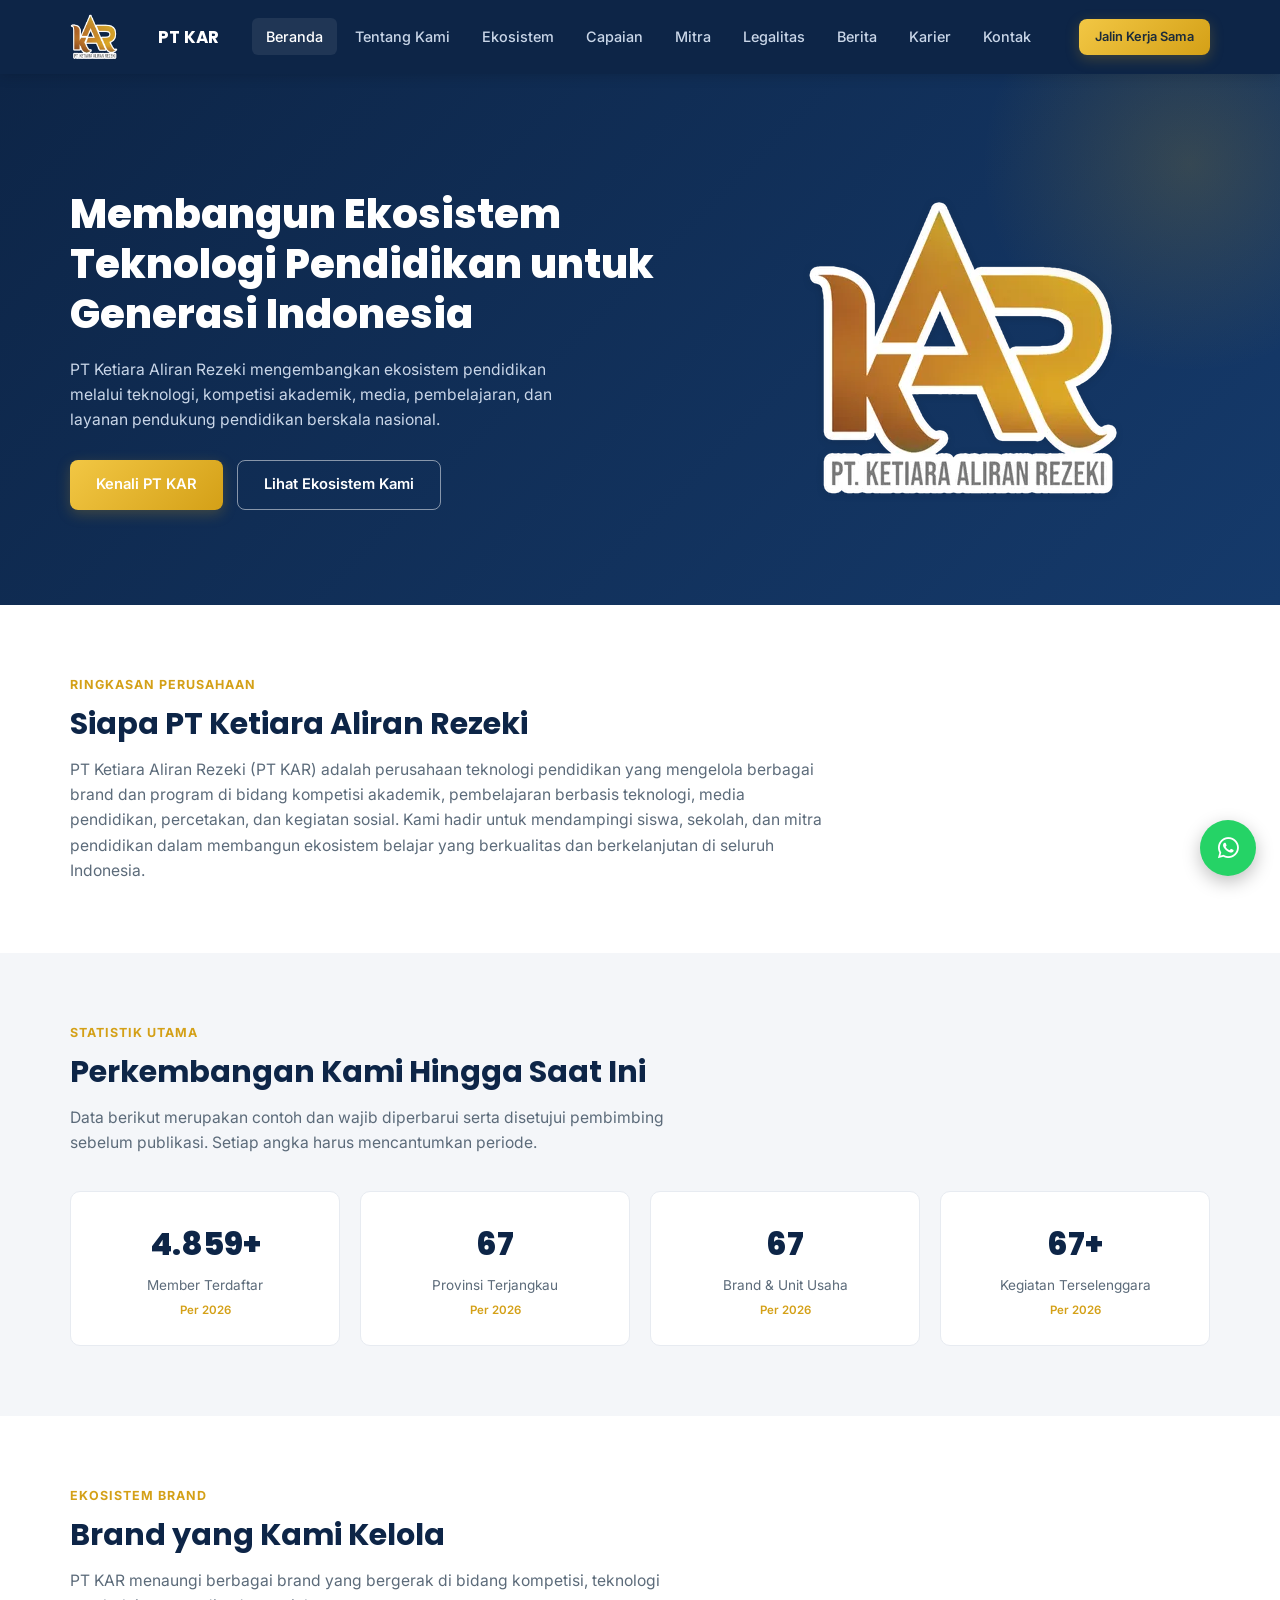
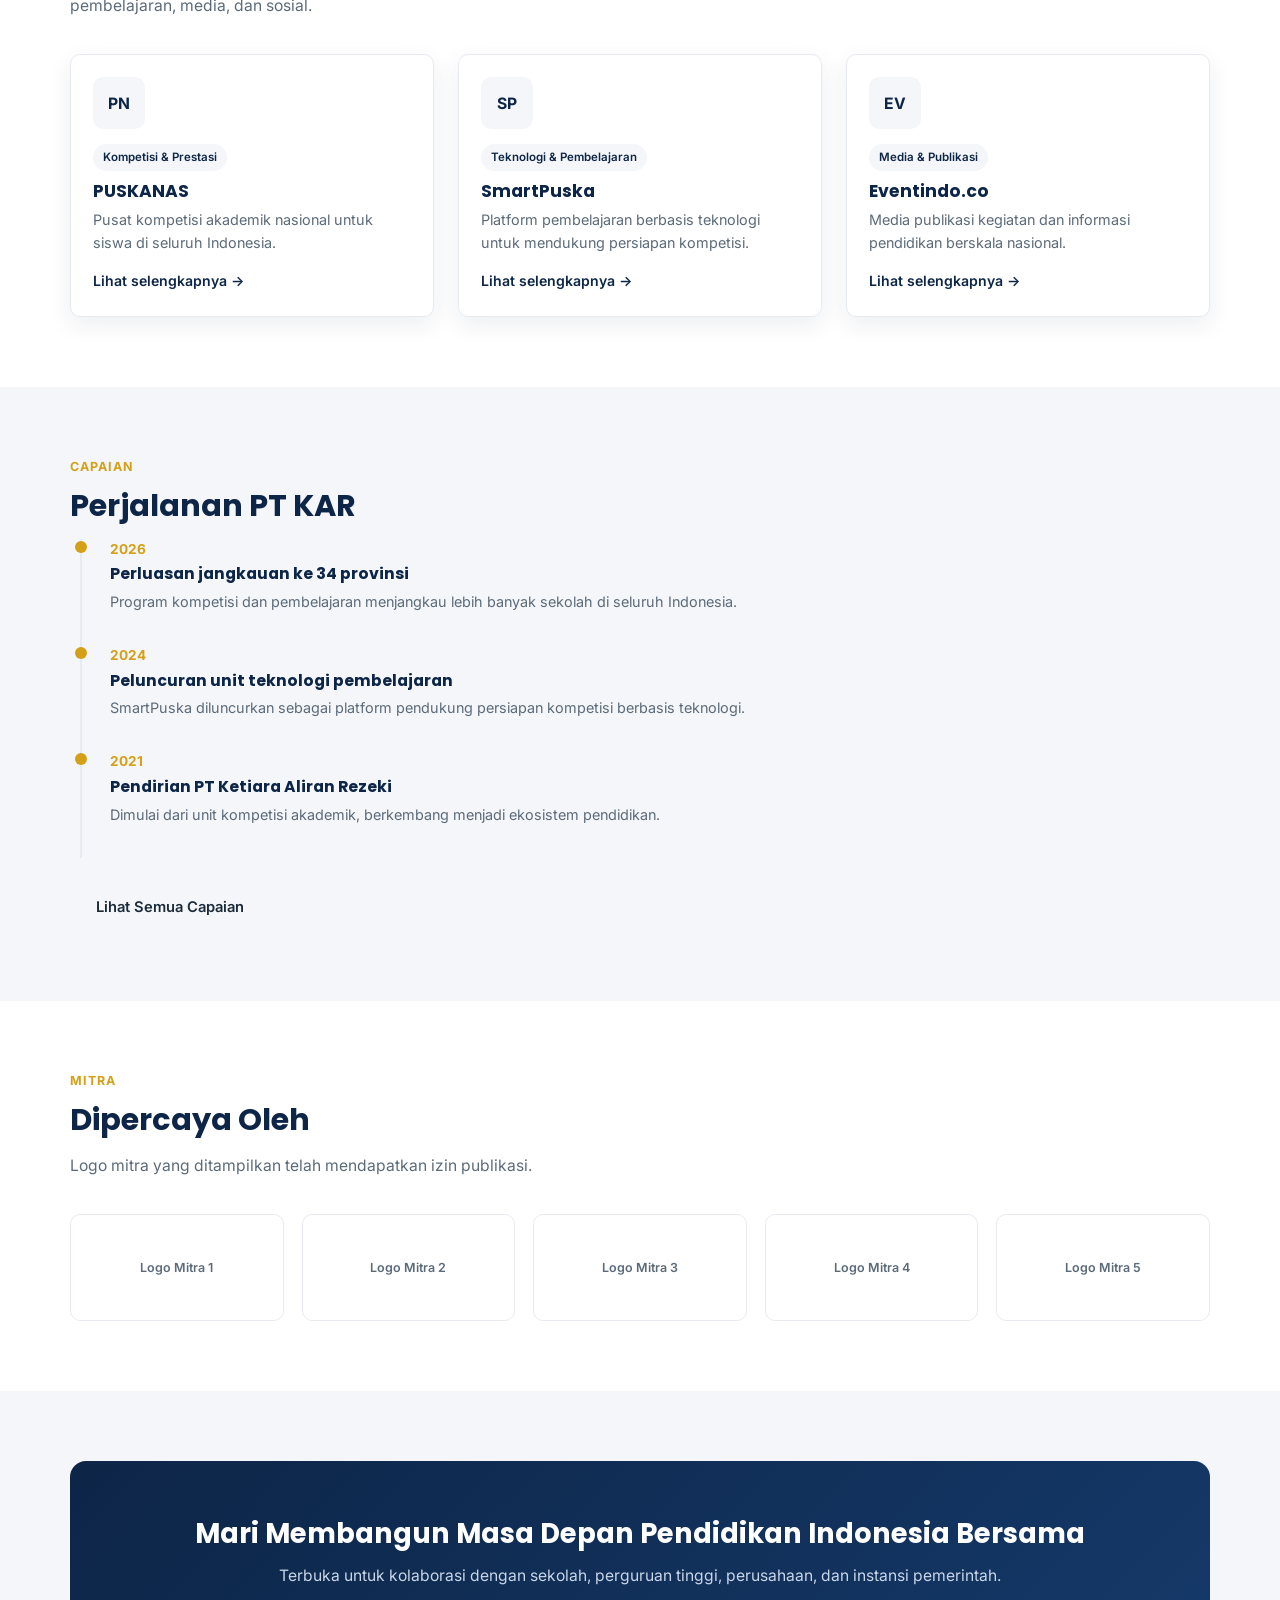
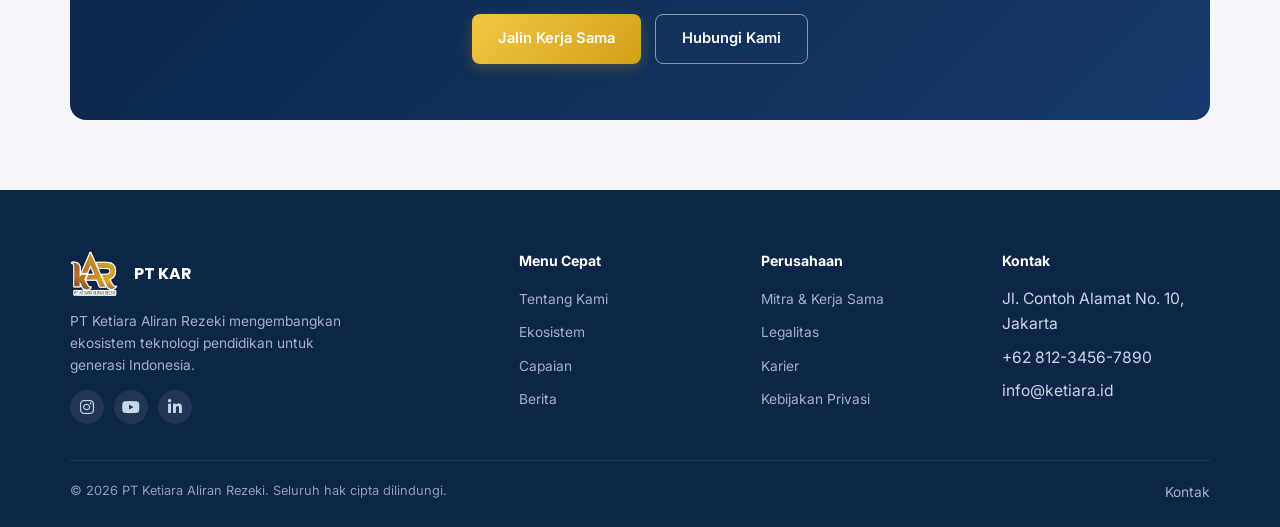
==== index.html @ 5918e3b5 "Add files via upload" ====
<!DOCTYPE html>
<html lang="id">
<head>
<meta charset="UTF-8">
<meta name="viewport" content="width=device-width, initial-scale=1.0">
<title>PT Ketiara Aliran Rezeki | Ekosistem Teknologi Pendidikan Indonesia</title>
<meta name="description" content="PT Ketiara Aliran Rezeki (PT KAR) mengembangkan ekosistem teknologi pendidikan melalui kompetisi akademik, media, pembelajaran, dan layanan pendukung pendidikan berskala nasional.">
<link rel="icon" href="assets/icons/logo.webp" type="image/svg+xml">
<meta property="og:title" content="PT Ketiara Aliran Rezeki">
<meta property="og:description" content="Membangun ekosistem teknologi pendidikan untuk generasi Indonesia.">
<meta property="og:type" content="website">
<link rel="stylesheet" href="assets/css/style.css">
</head>
<body>

<header class="header">
  <div class="container nav">
    <img src="assets/icons/logo.webp" alt="logo" class="logo-img"><a href="index.html" class="brand">PT KAR</a>
    <ul class="nav-menu">
      <li><a href="index.html" class="active">Beranda</a></li>
      <li><a href="pages/tentang.html">Tentang Kami</a></li>
      <li><a href="pages/ekosistem.html">Ekosistem</a></li>
      <li><a href="pages/capaian.html">Capaian</a></li>
      <li><a href="pages/mitra.html">Mitra</a></li>
      <li><a href="pages/legalitas.html">Legalitas</a></li>
      <li><a href="pages/berita/index.html">Berita</a></li>
      <li><a href="pages/karier.html">Karier</a></li>
      <li><a href="pages/kontak.html">Kontak</a></li>
    </ul>
    <div class="nav-actions">
      <a href="pages/mitra.html" class="btn btn-primary">Jalin Kerja Sama</a>
      <button class="hamburger" aria-label="Menu"><span></span><span></span><span></span></button>
    </div>
  </div>
</header>

<section class="hero">
  <div class="container hero-grid">
    <div>
      <h1>Membangun Ekosistem Teknologi Pendidikan untuk Generasi Indonesia</h1>
      <p>PT Ketiara Aliran Rezeki mengembangkan ekosistem pendidikan melalui teknologi, kompetisi akademik, media, pembelajaran, dan layanan pendukung pendidikan berskala nasional.</p>
      <div class="hero-actions">
        <a href="pages/tentang.html" class="btn btn-primary">Kenali PT KAR</a>
        <a href="pages/ekosistem.html" class="btn btn-outline">Lihat Ekosistem Kami</a>
      </div>
    </div>
    <div class="hero-visual"><img src="assets/icons/logo.webp" alt="logo"></div>
  </div>
</section>

<section class="section" id="tentang">
  <div class="container">
    <span class="eyebrow">Ringkasan Perusahaan</span>
    <h2 class="section-title">Siapa PT Ketiara Aliran Rezeki</h2>
    <p style="max-width:760px;color:var(--muted)">
      PT Ketiara Aliran Rezeki (PT KAR) adalah perusahaan teknologi pendidikan yang mengelola berbagai brand dan program
      di bidang kompetisi akademik, pembelajaran berbasis teknologi, media pendidikan, percetakan, dan kegiatan sosial.
      Kami hadir untuk mendampingi siswa, sekolah, dan mitra pendidikan dalam membangun ekosistem belajar yang
      berkualitas dan berkelanjutan di seluruh Indonesia.
    </p>
  </div>
</section>

<section class="section section-alt" id="statistik">
  <div class="container">
    <span class="eyebrow">Statistik Utama</span>
    <h2 class="section-title">Perkembangan Kami Hingga Saat Ini</h2>
    <p class="section-desc">Data berikut merupakan contoh dan wajib diperbarui serta disetujui pembimbing sebelum publikasi. Setiap angka harus mencantumkan periode.</p>
    <div class="stats-grid">
      <div class="stat-card">
        <div class="stat-num" data-count="6767" data-suffix="+">0</div>
        <div class="stat-label">Member Terdaftar</div>
        <div class="stat-period">Per 2026</div>
      </div>
      <div class="stat-card">
        <div class="stat-num" data-count="67">0</div>
        <div class="stat-label">Provinsi Terjangkau</div>
        <div class="stat-period">Per 2026</div>
      </div>
      <div class="stat-card">
        <div class="stat-num" data-count="67">0</div>
        <div class="stat-label">Brand & Unit Usaha</div>
        <div class="stat-period">Per 2026</div>
      </div>
      <div class="stat-card">
        <div class="stat-num" data-count="67" data-suffix="+">0</div>
        <div class="stat-label">Kegiatan Terselenggara</div>
        <div class="stat-period">Per 2026</div>
      </div>
    </div>
  </div>
</section>

<section class="section" id="ekosistem">
  <div class="container">
    <span class="eyebrow">Ekosistem Brand</span>
    <h2 class="section-title">Brand yang Kami Kelola</h2>
    <p class="section-desc">PT KAR menaungi berbagai brand yang bergerak di bidang kompetisi, teknologi pembelajaran, media, dan sosial.</p>
    <div class="grid-3">
      <div class="card">
        <div class="card-body">
          <div class="card-logo">PN</div>
          <span class="tag">Kompetisi & Prestasi</span>
          <h3>PUSKANAS</h3>
          <p>Pusat kompetisi akademik nasional untuk siswa di seluruh Indonesia.</p>
          <a href="pages/ekosistem.html" class="card-link">Lihat selengkapnya →</a>
        </div>
      </div>
      <div class="card">
        <div class="card-body">
          <div class="card-logo">SP</div>
          <span class="tag">Teknologi & Pembelajaran</span>
          <h3>SmartPuska</h3>
          <p>Platform pembelajaran berbasis teknologi untuk mendukung persiapan kompetisi.</p>
          <a href="pages/ekosistem.html" class="card-link">Lihat selengkapnya →</a>
        </div>
      </div>
      <div class="card">
        <div class="card-body">
          <div class="card-logo">EV</div>
          <span class="tag">Media & Publikasi</span>
          <h3>Eventindo.co</h3>
          <p>Media publikasi kegiatan dan informasi pendidikan berskala nasional.</p>
          <a href="pages/ekosistem.html" class="card-link">Lihat selengkapnya →</a>
        </div>
      </div>
    </div>
  </div>
</section>

<section class="section section-alt" id="capaian">
  <div class="container">
    <span class="eyebrow">Capaian</span>
    <h2 class="section-title">Perjalanan PT KAR</h2>
    <div class="timeline">
      <div class="timeline-item">
        <div class="timeline-year">2026</div>
        <h4>Perluasan jangkauan ke 34 provinsi</h4>
        <p>Program kompetisi dan pembelajaran menjangkau lebih banyak sekolah di seluruh Indonesia.</p>
      </div>
      <div class="timeline-item">
        <div class="timeline-year">2024</div>
        <h4>Peluncuran unit teknologi pembelajaran</h4>
        <p>SmartPuska diluncurkan sebagai platform pendukung persiapan kompetisi berbasis teknologi.</p>
      </div>
      <div class="timeline-item">
        <div class="timeline-year">2021</div>
        <h4>Pendirian PT Ketiara Aliran Rezeki</h4>
        <p>Dimulai dari unit kompetisi akademik, berkembang menjadi ekosistem pendidikan.</p>
      </div>
    </div>
    <div style="margin-top:26px"><a href="pages/capaian.html" class="btn btn-outline-navy">Lihat Semua Capaian</a></div>
  </div>
</section>

<section class="section" id="mitra">
  <div class="container">
    <span class="eyebrow">Mitra</span>
    <h2 class="section-title">Dipercaya Oleh</h2>
    <p class="section-desc">Logo mitra yang ditampilkan telah mendapatkan izin publikasi.</p>
    <div class="logo-grid">
      <div class="logo-box">Logo Mitra 1</div>
      <div class="logo-box">Logo Mitra 2</div>
      <div class="logo-box">Logo Mitra 3</div>
      <div class="logo-box">Logo Mitra 4</div>
      <div class="logo-box">Logo Mitra 5</div>
    </div>
  </div>
</section>

<section class="section section-alt">
  <div class="container">
    <div class="cta">
      <h2>Mari Membangun Masa Depan Pendidikan Indonesia Bersama</h2>
      <p>Terbuka untuk kolaborasi dengan sekolah, perguruan tinggi, perusahaan, dan instansi pemerintah.</p>
      <div class="cta-actions">
        <a href="pages/mitra.html" class="btn btn-primary">Jalin Kerja Sama</a>
        <a href="pages/kontak.html" class="btn btn-outline">Hubungi Kami</a>
      </div>
    </div>
  </div>
</section>

<footer>
  <div class="container">
    <div class="footer-grid">
      <div>
        <div class="footer-brand"><span><img src="assets/icons/logo.webp" alt="logo" class="logo-img"></span> PT KAR</div>
        <p class="footer-desc">PT Ketiara Aliran Rezeki mengembangkan ekosistem teknologi pendidikan untuk generasi Indonesia.</p>
        <div class="social-row">
          <a href="https://www.instagram.com/lifeatkar?utm_source=ig_web_button_share_sheet&igsh=ZDNlZDc0MzIxNw==" aria-label="Instagram"><i class="fa-brands fa-instagram"></i></a>
          <a href="#" aria-label="YouTube"><i class="fa-brands fa-youtube"></i></a>
          <a href="#" aria-label="LinkedIn"><i class="fa-brands fa-linkedin-in"></i></a>
        </div>
      </div>
      <div>
        <h5>Menu Cepat</h5>
        <ul>
          <li><a href="pages/tentang.html">Tentang Kami</a></li>
          <li><a href="pages/ekosistem.html">Ekosistem</a></li>
          <li><a href="pages/capaian.html">Capaian</a></li>
          <li><a href="pages/berita/index.html">Berita</a></li>
        </ul>
      </div>
      <div>
        <h5>Perusahaan</h5>
        <ul>
          <li><a href="pages/mitra.html">Mitra & Kerja Sama</a></li>
          <li><a href="pages/legalitas.html">Legalitas</a></li>
          <li><a href="pages/karier.html">Karier</a></li>
          <li><a href="#">Kebijakan Privasi</a></li>
        </ul>
      </div>
      <div>
        <h5>Kontak</h5>
        <ul>
          <li>Jl. Contoh Alamat No. 10, Jakarta</li>
          <li>+62 812-3456-7890</li>
          <li>info@ketiara.id</li>
        </ul>
      </div>
    </div>
    <div class="footer-bottom">
      <span>&copy; 2026 PT Ketiara Aliran Rezeki. Seluruh hak cipta dilindungi.</span>
      <a href="pages/kontak.html">Kontak</a>
    </div>
  </div>
</footer>

<a href="https://wa.me/6281234567890" class="wa-float" target="_blank" aria-label="Chat WhatsApp"><i class="fa-brands fa-whatsapp"></i></a>
<button class="back-top" aria-label="Kembali ke atas">↑</button>
<script src="assets/js/script.js"></script>
</body>
</html>
---- assets/css/style.css ----
@import url('https://fonts.googleapis.com/css2?family=Poppins:wght@400;500;600;700;800&family=Inter:wght@400;500;600&display=swap');
@import url('https://cdnjs.cloudflare.com/ajax/libs/font-awesome/6.5.1/css/all.min.css');

:root {    
  --navy:#0d2547;    
  --navy-2:#153a6b;    
  --gold:#d4a017;    
  --gold-light:#f2c744;
  --orange: #E8871E;
  --white:#ffffff;
  --gray:#f4f6f9;
  --gray-2:#e7ebf1;
  --text:#1c2b3a;
  --muted:#5c6b7a;
  --radius:10px;
  --shadow:0 8px 24px rgba(13,37,71,0.08);
  --maxw:1180px;
}

*,*::before,*::after {
    box-sizing:border-box;
    margin:0;
    padding:0
}

html {
    scroll-behavior:smooth;
    scroll-padding-top:80px
}

body {
    font-family:'Inter',sans-serif;
    color:var(--text);
    background:var(--white);
    line-height:1.6;
    font-size:0.98rem
}

h1,h2,h3,h4 {
    font-family:'Poppins',sans-serif;
    color:var(--navy);
    line-height:1.25
}

a {
    color:inherit
}

img {
    max-width:100%;
    display:block
}

.container {
    max-width:var(--maxw);
    margin:0 auto;
    padding:0 20px
}

.section {
    padding:70px 0
}

.section-alt {
    background:var(--gray)
}

.eyebrow {
    color:var(--gold);
    font-weight:700;
    letter-spacing:.08em;
    text-transform:uppercase;
    font-size:.78rem;
    margin-bottom:10px;
    display:block
}

.section-title {
    font-size:1.9rem;
    font-weight:700;
    margin-bottom:14px
}

.section-desc {
    color:var(--muted);
    max-width:640px;
    margin-bottom:36px
}


/* Buttons */
.btn{
  display:inline-flex;
  align-items:center;
  gap:8px;
  padding:12px 26px;
  border-radius:8px;
  font-weight:600;
  font-size:.92rem;
  text-decoration:none;
  border:none;
  cursor:pointer;
  position:relative;
  overflow:hidden;
  transition:transform .25s ease, box-shadow .25s ease, background .25s ease;
}
.btn-primary{
  background:linear-gradient(135deg, var(--gold-light), var(--gold));
  color:var(--navy-dark);
  box-shadow:0 4px 14px rgba(212,160,23,.25);
}
.btn-primary:hover{
  background:linear-gradient(135deg, var(--orange), var(--gold));
  color:var(--white);
  transform:translateY(-3px);
  box-shadow:0 12px 24px rgba(212,160,23,.4);
}
.btn-primary:active{
  transform:translateY(-1px) scale(.97);
  box-shadow:0 4px 10px rgba(212,160,23,.3);
}
.btn-outline{
  background:transparent;
  color:var(--white);
  border:1.5px solid rgba(255,255,255,.5);
}
.btn-outline:hover{
  background:rgba(255,255,255,.1);
  border-color:var(--gold-light);
  color:var(--gold-light);
  transform:translateY(-3px);
}
/* ripple-ish shine sweep on hover */
.btn::before{
  content:"";
  position:absolute;
  top:0; left:-75%;
  width:50%; height:100%;
  background:linear-gradient(120deg, transparent, rgba(255,255,255,.55), transparent);
  transform:skewX(-20deg);
  transition:left .6s ease;
}
.btn:hover::before{
  left:130%;
}

/* Header */
.header {
    position:sticky;
    top:0;
    z-index:200;
    background:var(--navy);
    box-shadow:0 2px 12px rgba(0,0,0,.15)
}

.nav {
    display:flex;
    align-items:center;
    justify-content:space-between;
    height:74px;
    gap:20px
}

.nav-actions .btn-primary {
    
  padding: 8px 16px;
    
  font-size: 0.8rem;
    

}

.brand {
    display:flex;
    align-items:center;
    gap:10px;
    text-decoration:none;
    color:var(--white);
    font-weight:700;
    font-family:'Poppins',sans-serif;
    font-size:1.05rem
}

.nav-menu {
    display:flex;
    align-items:center;
    gap:4px;
    list-style:none
}

.nav-menu a {
    padding:10px 14px;
    border-radius:6px;
    color:#c9d6e8;
    text-decoration:none;
    font-size:.9rem;
    font-weight:500;
    transition:.2s
}

.nav-menu a:hover,.nav-menu a.active {
    color:var(--white);
    background:rgba(255,255,255,.08)
}

.nav-actions {
    display:flex;
    align-items:center;
    gap:14px
}

.logo-img {
  width:48px;
  height:48px;
  object-fit:contain;    
  margin-right:6px;
}

.hamburger {
    display:none;
    background:none;
    border:none;
    cursor:pointer;
    width:32px;
    height:24px;
    position:relative
}

.hamburger span {
    position:absolute;
    left:0;
    width:100%;
    height:2px;
    background:var(--white);
    transition:.25s
}

.hamburger span:nth-child(1) {
    top:0
}

.hamburger span:nth-child(2) {
    top:11px
}

.hamburger span:nth-child(3) {
    top:22px
}

.hamburger.open span:nth-child(1) {
    transform:translateY(11px) rotate(45deg)
}

.hamburger.open span:nth-child(2) {
    opacity:0
}

.hamburger.open span:nth-child(3) {
    transform:translateY(-11px) rotate(-45deg)
}

/* Hero */
.hero {
    background:linear-gradient(135deg,var(--navy),var(--navy-2));
    color:var(--white);
    padding:90px 0 70px;
    position:relative;
    overflow:hidden
}

.hero::after {
    content:"";
    position:absolute;
    right:-120px;
    top:-120px;
    width:420px;
    height:420px;
    border-radius:50%;
    background:radial-gradient(circle,rgba(212,160,23,.18),transparent 70%)
}

.hero-grid {
    display:grid;
    grid-template-columns:1.1fr .9fr;
    gap:40px;
    align-items:center;
    position:relative
}

.hero h1 {
    color:var(--white);
    font-size:2.5rem;
    font-weight:800;
    margin-bottom:18px
}

.hero p {
    color:#c9d6e8;
    max-width:520px;
    margin-bottom:28px
}

.hero-actions {
    display:flex;
    gap:14px;
    flex-wrap:wrap
}

.hero-visual {

    border-radius:var(--radius);
    aspect-ratio:4/3;
    display:flex;
    align-items:center;
    justify-content:center;
    color:#9fb3cc;
    font-size:.85rem;
    text-align:center;
    padding:20px
}

/* Page header (inner pages) */
.page-hero {
    background:linear-gradient(135deg,var(--navy),var(--navy-2));
    color:var(--white);
    padding:60px 0
}

.page-hero h1 {
    color:var(--white);
    font-size:2rem;
    margin-bottom:8px
}

.breadcrumb {
    color:#9fb3cc;
    font-size:.85rem
}

.breadcrumb a {
    color:#c9d6e8;
    text-decoration:none
}

/* Stats */
.stats-grid {
    display:grid;
    grid-template-columns:repeat(4,1fr);
    gap:20px
}

.stat-card {
    background:var(--white);
    border:1px solid var(--gray-2);
    border-radius:var(--radius);
    padding:26px 20px;
    text-align:center
}

.stat-num {
    font-family:'Poppins',sans-serif;
    font-size:2rem;
    font-weight:800;
    color:var(--navy)
}

.stat-label {
    color:var(--muted);
    font-size:.85rem;
    margin-top:6px
}

.stat-period {
    color:var(--gold);
    font-size:.72rem;
    font-weight:600;
    margin-top:4px
}

/* Cards grid */
.grid-3 {
    display:grid;
    grid-template-columns:repeat(3,1fr);
    gap:24px
}

.grid-2 {
    display:grid;
    grid-template-columns:repeat(2,1fr);
    gap:24px
}

.card {
    background:var(--white);
    border:1px solid var(--gray-2);
    border-radius:var(--radius);
    overflow:hidden;
    box-shadow:var(--shadow);
    transition:.2s
}

.card:hover {
    transform:translateY(-4px)
}

.card-body {
    padding:22px
}

.card-logo {
    width:52px;
    height:52px;
    border-radius:10px;
    background:var(--gray);
    display:flex;
    align-items:center;
    justify-content:center;
    font-weight:700;
    color:var(--navy);
    margin-bottom:14px
}

.card h3 {
    font-size:1.08rem;
    margin-bottom:6px
}

.card p {
    color:var(--muted);
    font-size:.9rem;
    margin-bottom:14px
}

.tag {
    display:inline-block;
    background:var(--gray);
    color:var(--navy);
    font-size:.72rem;
    font-weight:600;
    padding:4px 10px;
    border-radius:20px;
    margin-bottom:10px
}

.card-link {
    color:var(--navy);
    font-weight:600;
    font-size:.88rem;
    text-decoration:none
}

.card-link:hover {
    color:var(--gold)
}

/* Filter bar */
.filter-bar {
    display:flex;
    gap:10px;
    flex-wrap:wrap;
    margin-bottom:30px
}

.filter-btn {
    padding:8px 16px;
    border-radius:20px;
    border:1px solid var(--gray-2);
    background:var(--white);
    color:var(--muted);
    font-size:.85rem;
    cursor:pointer;
    transition:.2s
}

.filter-btn.active,.filter-btn:hover {
    background:var(--navy);
    color:var(--white);
    border-color:var(--navy)
}

/* Timeline */
.timeline {
    border-left:2px solid var(--gray-2);
    margin-left:10px
}

.timeline-item {
    position:relative;
    padding:0 0 32px 28px
}

.timeline-item::before {
    content:"";
    position:absolute;
    left:-7px;
    top:2px;
    width:12px;
    height:12px;
    border-radius:50%;
    background:var(--gold)
}

.timeline-year {
    color:var(--gold);
    font-weight:700;
    font-size:.85rem
}

.timeline-item h4 {
    margin:4px 0 6px
}

.timeline-item p {
    color:var(--muted);
    font-size:.9rem
}

/* Partners logo grid */
.logo-grid {
    display:grid;
    grid-template-columns:repeat(5,1fr);
    gap:18px
}


.logo-box {
    background:var(--white);
    border:1px solid var(--gray-2);
    border-radius:var(--radius);
    aspect-ratio:2/1;
    display:flex;
    align-items:center;
    justify-content:center;
    color:var(--muted);
    font-size:.78rem;
    font-weight:600;
    text-align:center;
    padding:10px
}

/* Value / mission blocks */
.value-grid {
    display:grid;
    grid-template-columns:repeat(5,1fr);
    gap:16px
}

.value-card {
    text-align:center;
    padding:20px 12px
}

.value-icon {
    width:54px;
    height:54px;
    border-radius:50%;
    background:var(--gray);
    color:var(--navy);
    display:flex;
    align-items:center;
    justify-content:center;
    margin:0 auto 12px;
    font-weight:800;
    font-family:'Poppins',sans-serif
}

.value-card h4 {
    font-size:.95rem;
    margin-bottom:6px
}

.value-card p {
    color:var(--muted);
    font-size:.82rem
}

/* Legal docs */
.doc-card {
    display:flex;
    gap:14px;
    align-items:center;
    background:var(--white);
    border:1px solid var(--gray-2);
    border-radius:var(--radius);
    padding:18px
}

.doc-thumb {
    width:56px;
    height:70px;
    background:var(--gray);
    border-radius:6px;
    flex-shrink:0;
    display:flex;
    align-items:center;
    justify-content:center;
    color:var(--muted);
    font-size:1.4rem
}

.doc-meta {
    font-size:.78rem;
    color:var(--muted)
}

/* CTA */
.cta {
    background:linear-gradient(135deg,var(--navy),var(--navy-2));
    color:var(--white);
    border-radius:16px;
    padding:56px 40px;
    text-align:center
}

.cta h2 {
    color:var(--white);
    font-size:1.7rem;
    margin-bottom:12px
}

.cta p {
    color:#c9d6e8;
    margin-bottom:26px
}

.cta-actions {
    display:flex;
    gap:14px;
    justify-content:center;
    flex-wrap:wrap
}

/* Forms */
.form-group {
    margin-bottom:16px
}

.form-group label {
    display:block;
    font-size:.86rem;
    font-weight:600;
    margin-bottom:6px
}

.form-group input,.form-group textarea,.form-group select {
    width:100%;
    padding:11px 14px;
    border:1px solid var(--gray-2);
    border-radius:8px;
    font-size:.92rem;
    font-family:inherit
}

.form-group input:focus,.form-group textarea:focus {
    outline:none;
    border-color:var(--gold);
    box-shadow:0 0 0 3px rgba(212,160,23,.15)
}

.contact-grid {
    display:grid;
    grid-template-columns:1fr 1fr;
    gap:36px
}

.contact-info-item {
    display:flex;
    gap:14px;
    margin-bottom:22px
}

.contact-icon {
    width:42px;
    height:42px;
    border-radius:8px;
    background:var(--gray);
    display:flex;
    align-items:center;
    justify-content:center;
    flex-shrink:0;
    color:var(--navy);
    font-weight:700
}

.map-frame {
    border-radius:var(--radius);
    overflow:hidden;
    border:1px solid var(--gray-2);
    aspect-ratio:16/9
}

.map-frame iframe {
    width:100%;
    height:100%;
    border:0
}

/* Whatsapp floating button */
.wa-float {
    position:fixed;
    bottom:24px;
    right:24px;
    width:56px;
    height:56px;
    border-radius:50%;
    background:#25D366;
    color:#fff;
    display:flex;
    align-items:center;
    justify-content:center;
    font-size:1.5rem;
    text-decoration:none;
    box-shadow:0 6px 18px rgba(0,0,0,.25);
    z-index:150;
    transition:.2s
}

.wa-float:hover {
    transform:scale(1.08)
}

/* Back to top */
.back-top {
    position:fixed;
    bottom:24px;
    left:24px;
    width:44px;
    height:44px;
    border-radius:50%;
    background:var(--navy);
    color:var(--white);
    border:none;
    cursor:pointer;
    display:none;
    align-items:center;
    justify-content:center;
    font-size:1.1rem;
    z-index:150;
    box-shadow:var(--shadow)
}

.back-top.show {
    display:flex
}

/* Footer */
footer {
    background:var(--navy);
    color:#c9d6e8;
    padding:60px 0 24px
}

.footer-grid {
    display:grid;
    grid-template-columns:2fr 1fr 1fr 1fr;
    gap:34px;
    margin-bottom:36px
}


.footer-brand {
    display:flex;
    align-items:center;
    gap:10px;
    color:var(--white);
    font-weight:700;
    font-family:'Poppins',sans-serif;
    margin-bottom:12px
}

.footer-brand .logo-img img{
  width: 20px;
  height: 20px;
}

.footer-desc {
    font-size:.86rem;
    color:#9fb3cc;
    max-width:280px
}

footer h5 {
    color:var(--white);
    font-size:.88rem;
    margin-bottom:14px
}

footer ul {
    list-style:none
}

footer ul li {
    margin-bottom:8px
}

footer a {
    color:#9fb3cc;
    text-decoration:none;
    font-size:.86rem
}

footer a:hover {
    color:var(--gold)
}

.social-row a{
  font-size:1rem;
  color:#c9d6e8;
  transition:.2s;
}
.social-row a:hover{
  color:var(--gold);
  background:rgba(255,255,255,.16);
}

.footer-bottom {
    border-top:1px solid rgba(255,255,255,.1);
    padding-top:20px;
    display:flex;
    justify-content:space-between;
    flex-wrap:wrap;
    gap:10px;
    font-size:.8rem;
    color:#8ba0ba
}

.social-row {
    display:flex;
    gap:10px;
    margin-top:14px
}

.social-row a {
    width:34px;
    height:34px;
    border-radius:50%;
    background:rgba(255,255,255,.08);
    display:flex;
    align-items:center;
    justify-content:center
}

/* 404 */
.error-page {
    min-height:70vh;
    display:flex;
    align-items:center;
    justify-content:center;
    text-align:center
}

.error-code {
    font-family:'Poppins',sans-serif;
    font-size:6rem;
    font-weight:800;
    color:var(--gold);
    line-height:1
}


/* Responsive */
@media (max-width:1024px) {
    
  .stats-grid {
        grid-template-columns:repeat(2,1fr)
    }    
  .grid-3 {
        grid-template-columns:repeat(2,1fr)
    }
  .logo-grid {
        grid-template-columns:repeat(3,1fr)
    }
  .value-grid {
        grid-template-columns:repeat(3,1fr)
    }
  .footer-grid {
        grid-template-columns:1fr 1fr
    }
  .hero-grid {
        grid-template-columns:1fr
    }    
  .contact-grid {
        grid-template-columns:1fr
    }

}

@media (max-width:768px) {
    
  .nav-menu {
        position:fixed;
        top:74px;
        left:0;
        right:0;
        background:var(--navy);
        flex-direction:column;
        align-items:stretch;
        padding:10px 20px 20px;
        gap:0;
        max-height:0;
        overflow:hidden;
        transition:.3s ease
    }
  .nav-menu.open {
        max-height:600px;
        padding-bottom:20px
    }
  .nav-menu a {
        padding:12px 8px;
        border-bottom:1px solid rgba(255,255,255,.06)
    }
  .hamburger {
        display:block
    }
  .nav-actions .btn-primary {
        display:none
    }
  .hero h1 {
        font-size:1.8rem
    }
  .grid-3,.grid-2 {
        grid-template-columns:1fr
    }
  .stats-grid {
        grid-template-columns:repeat(2,1fr)
    }
  .logo-grid {
        grid-template-columns:repeat(2,1fr)
    }
  .value-grid {
        grid-template-columns:repeat(2,1fr)
    }
  .footer-grid {
        grid-template-columns:1fr
    }
  .cta {
        padding:40px 24px
    }
}

@media (max-width:420px) {
    
  .stats-grid,.logo-grid,.value-grid {
        grid-template-columns:1fr 1fr
    }    
  .section {
        padding:50px 0
    }
}
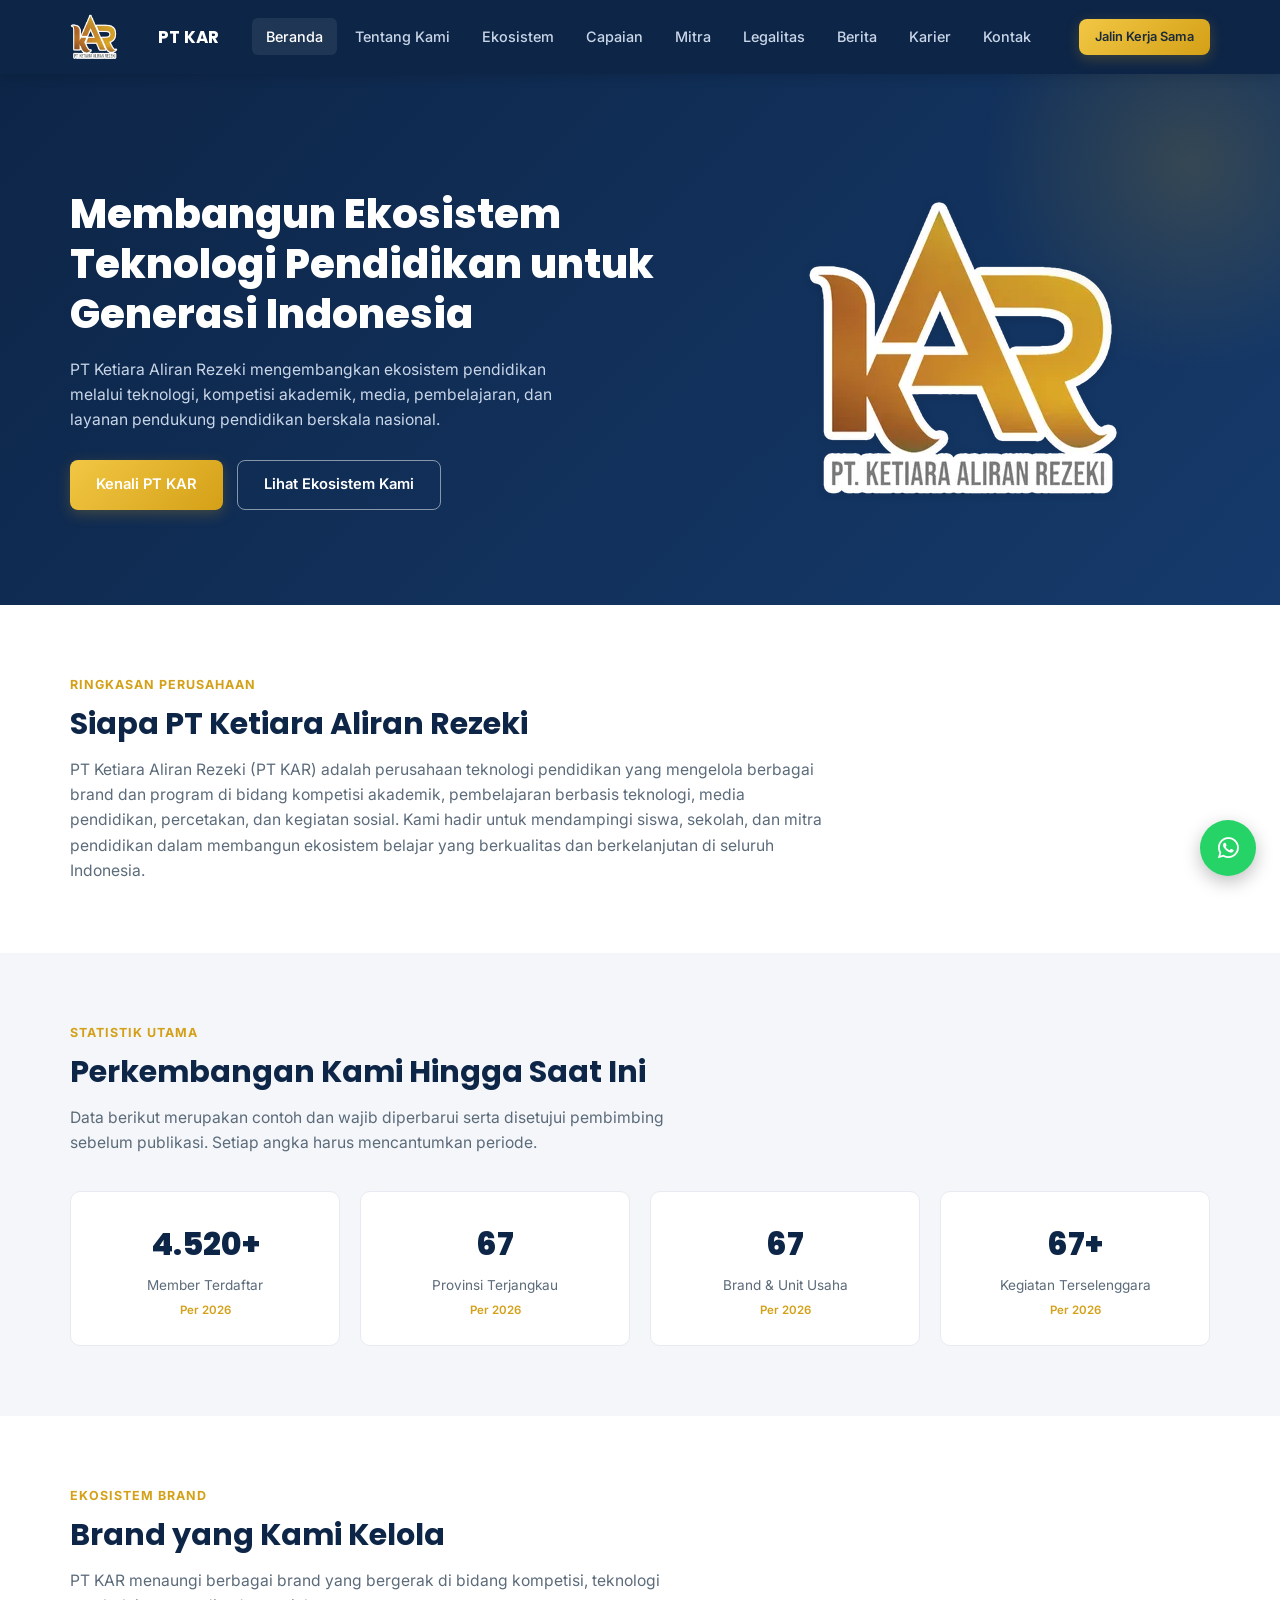
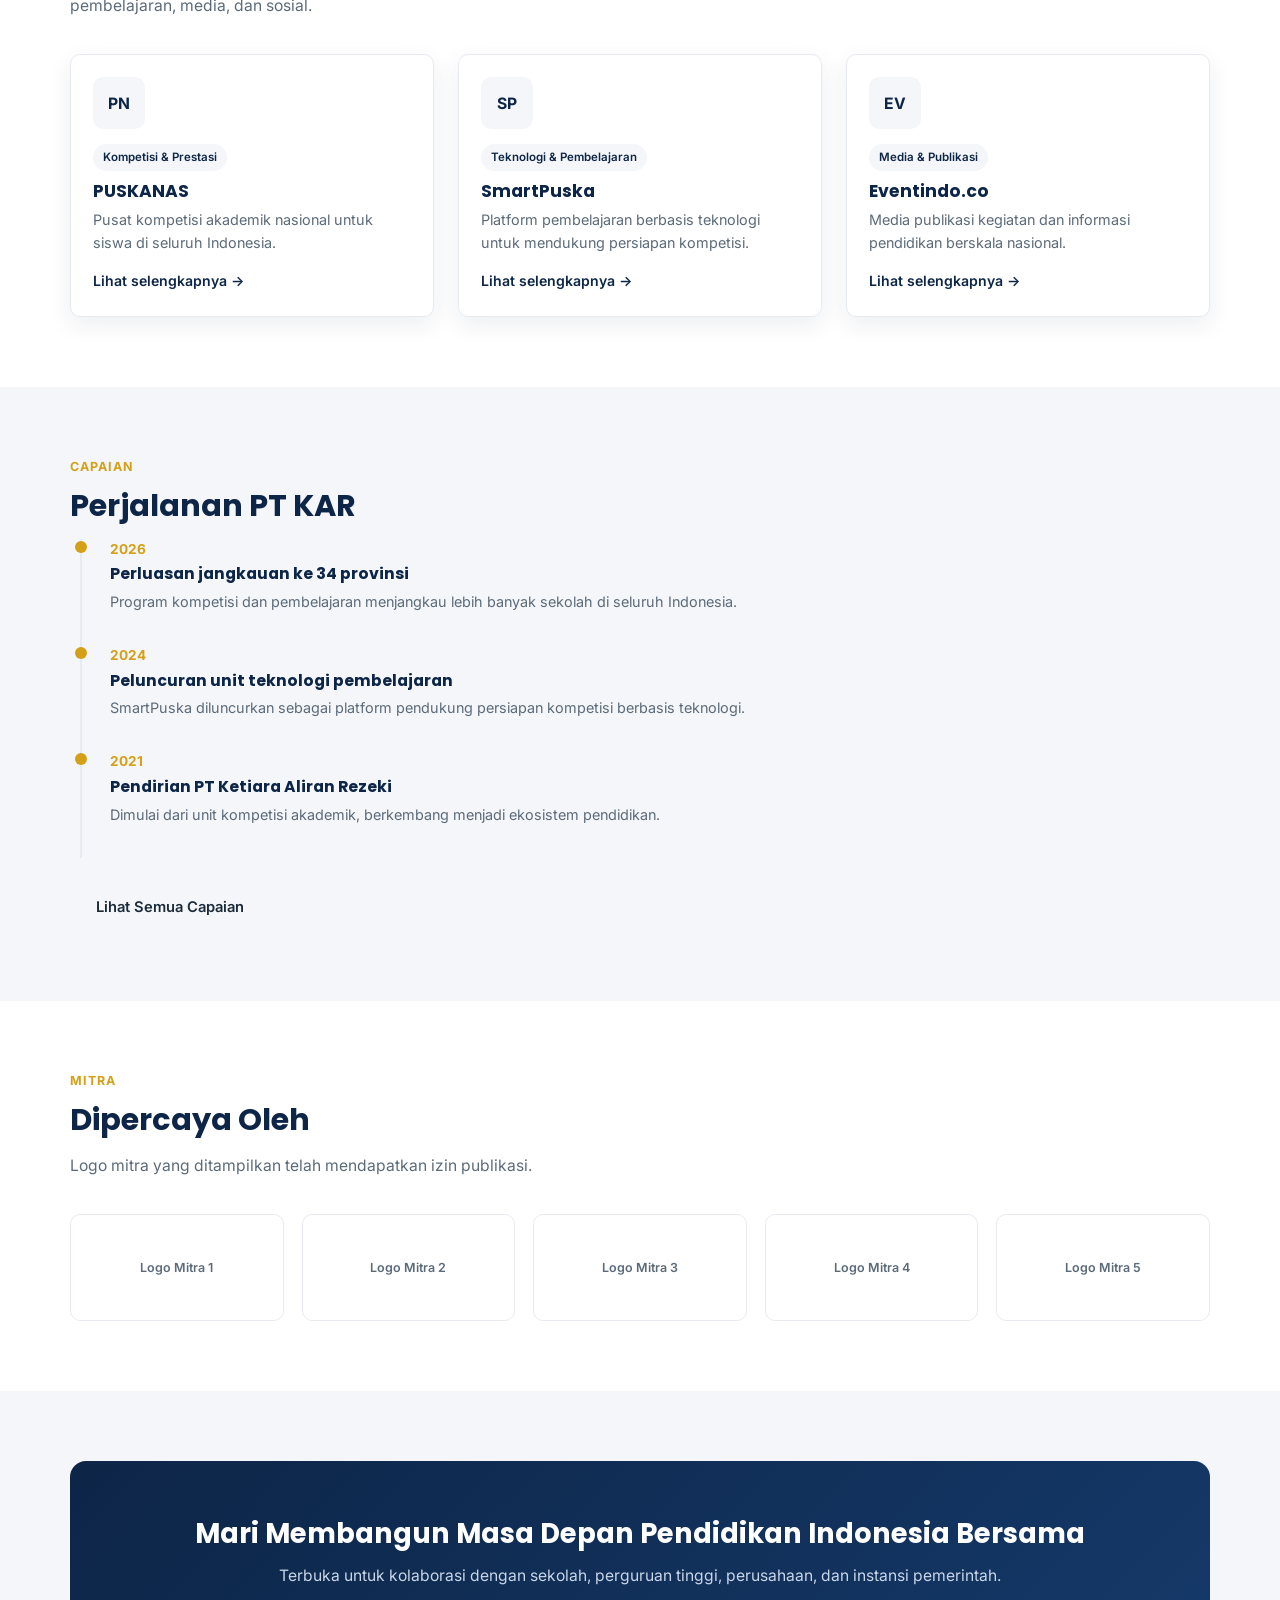
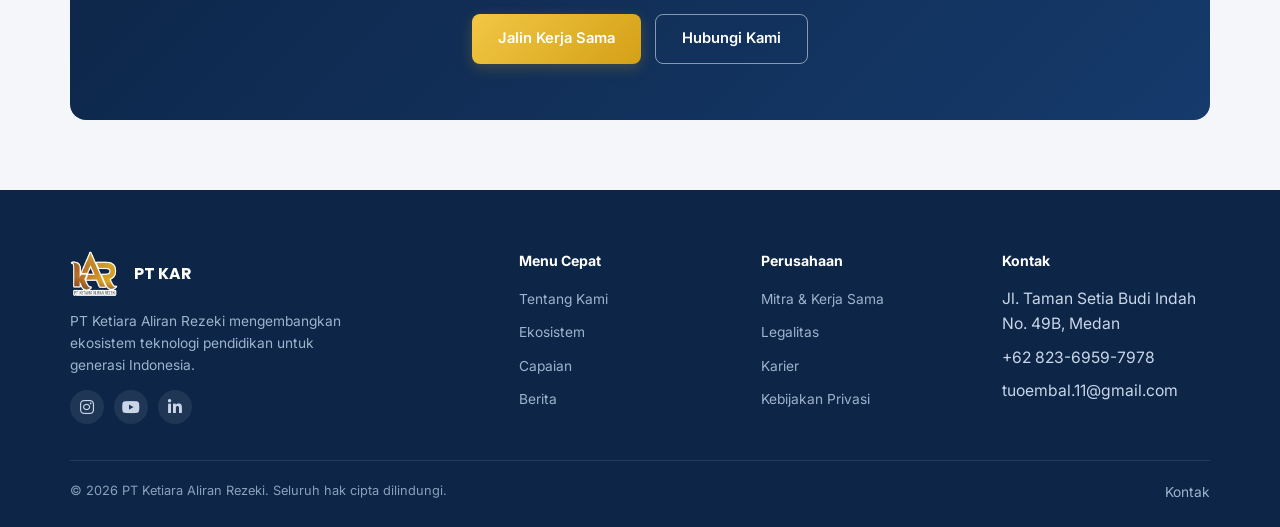
==== commit f76871c4: "Update index.html" ====
--- a/index.html
+++ b/index.html
@@ -214,9 +214,9 @@
       <div>
         <h5>Kontak</h5>
         <ul>
-          <li>Jl. Contoh Alamat No. 10, Jakarta</li>
-          <li>+62 812-3456-7890</li>
-          <li>info@ketiara.id</li>
+          <li>Jl. Taman Setia Budi Indah No. 49B, Medan</li>
+          <li>+62 823-6959-7978</li>
+          <li>tuoembal.11@gmail.com</li>
         </ul>
       </div>
     </div>
@@ -227,7 +227,7 @@
   </div>
 </footer>
 
-<a href="https://wa.me/6281234567890" class="wa-float" target="_blank" aria-label="Chat WhatsApp"><i class="fa-brands fa-whatsapp"></i></a>
+<a href="https://wa.me/6282369597978" class="wa-float" target="_blank" aria-label="Chat WhatsApp"><i class="fa-brands fa-whatsapp"></i></a>
 <button class="back-top" aria-label="Kembali ke atas">↑</button>
 <script src="assets/js/script.js"></script>
 </body>
